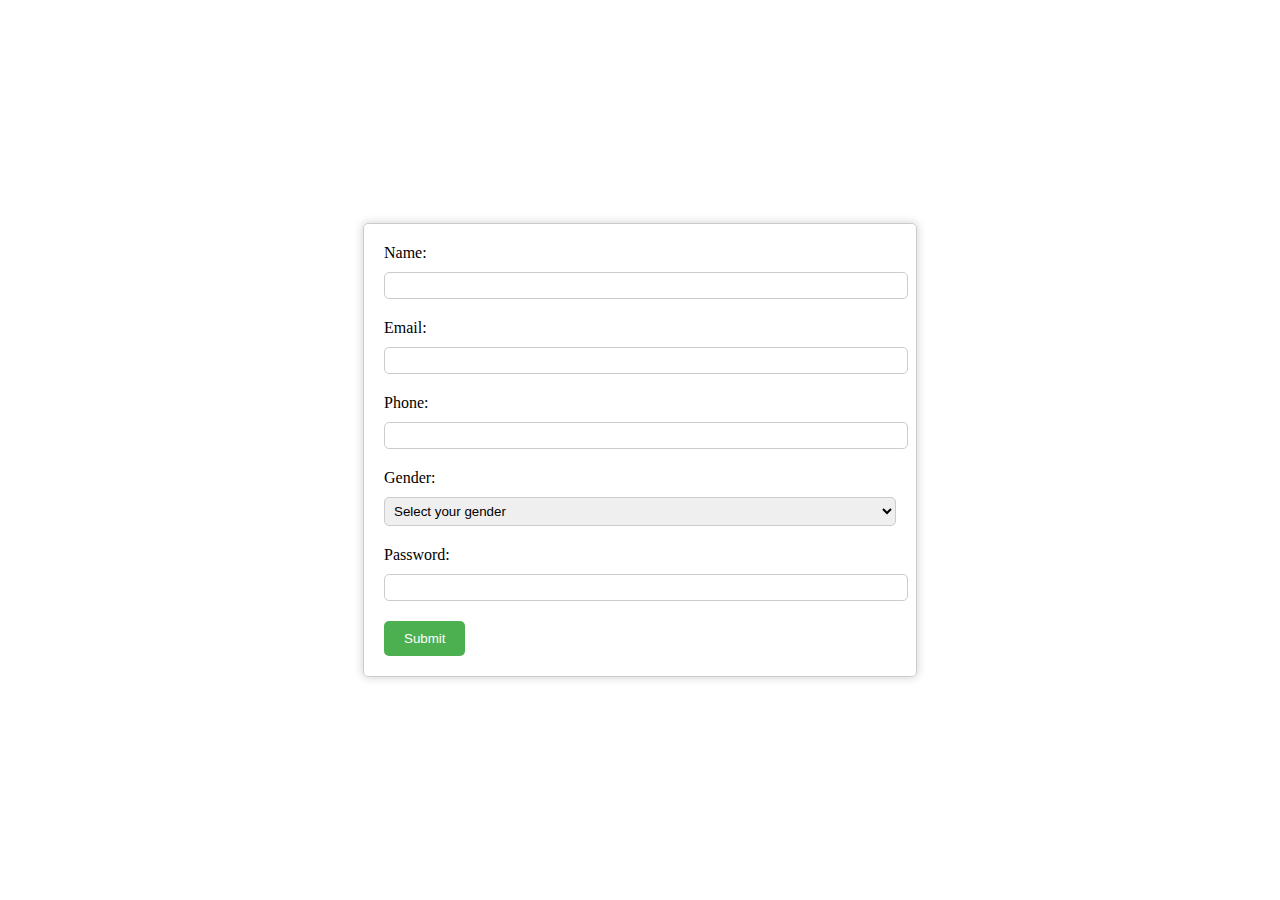
==== index.html @ ed98318f "rename file" ====
<!DOCTYPE html>
<html>
  <head>
    <meta charset="UTF-8" />
    <title>Simple Form</title>
    <style>
      body {
        display: flex;
        justify-content: center;
        align-items: center;
        height: 100vh;
        margin: 0;
      }
      form {
        width: 40%;
        padding: 20px;
        border: 1px solid #ccc;
        border-radius: 5px;
        box-shadow: 0px 0px 10px #ccc;
      }
      label {
        display: block;
        margin-bottom: 10px;
      }
      input[type='text'],
      input[type='email'],
      input[type='tel'],
      input[type='password'],
      select {
        width: 100%;
        padding: 5px;
        border-radius: 5px;
        border: 1px solid #ccc;
        margin-bottom: 20px;
      }
      input[type='submit'] {
        background-color: #4caf50;
        color: white;
        padding: 10px 20px;
        border: none;
        border-radius: 5px;
        cursor: pointer;
      }
      .error {
        color: red;
        font-size: 12px;
        margin-bottom: 10px;
      }
      .success {
        color: green;
        font-size: 16px;
        margin-bottom: 20px;
      }
    </style>
  </head>
  <body>
    <form id="myForm" onsubmit="return validateForm()">
      <label>Name:</label>
      <input type="text" name="name" required />

      <label>Email:</label>
      <input type="email" id="email" name="email" required />

      <label>Phone:</label>
      <input type="tel" name="phone" required />

      <label>Gender:</label>
      <select name="gender" required>
        <option value="" disabled selected>Select your gender</option>
        <option value="male">Male</option>
        <option value="female">Female</option>
        <option value="other">Other</option>
      </select>

      <label>Password:</label>
      <input type="password" name="password" required />

      <input type="submit" value="Submit" />
    </form>

    <script>
      function validateForm() {
        var form = document.getElementById('myForm');

        // Check for empty fields
        if (!form.checkValidity()) {
          form.reportValidity();
          return false;
        }

        // Check for valid email format
        var email = document.getElementById('email').value;
        var emailRegex = /^[^\s@]+@[^\s@]+\.[^\s@]+$/;
        if (!emailRegex.test(email)) {
          document
            .getElementById('email')
            .setCustomValidity('Please enter a valid email address');
          form.reportValidity();
          return false;
        }

        // Display success message
        alert('Form submitted successfully!');
        return true;
      }
    </script>
  </body>
</html>
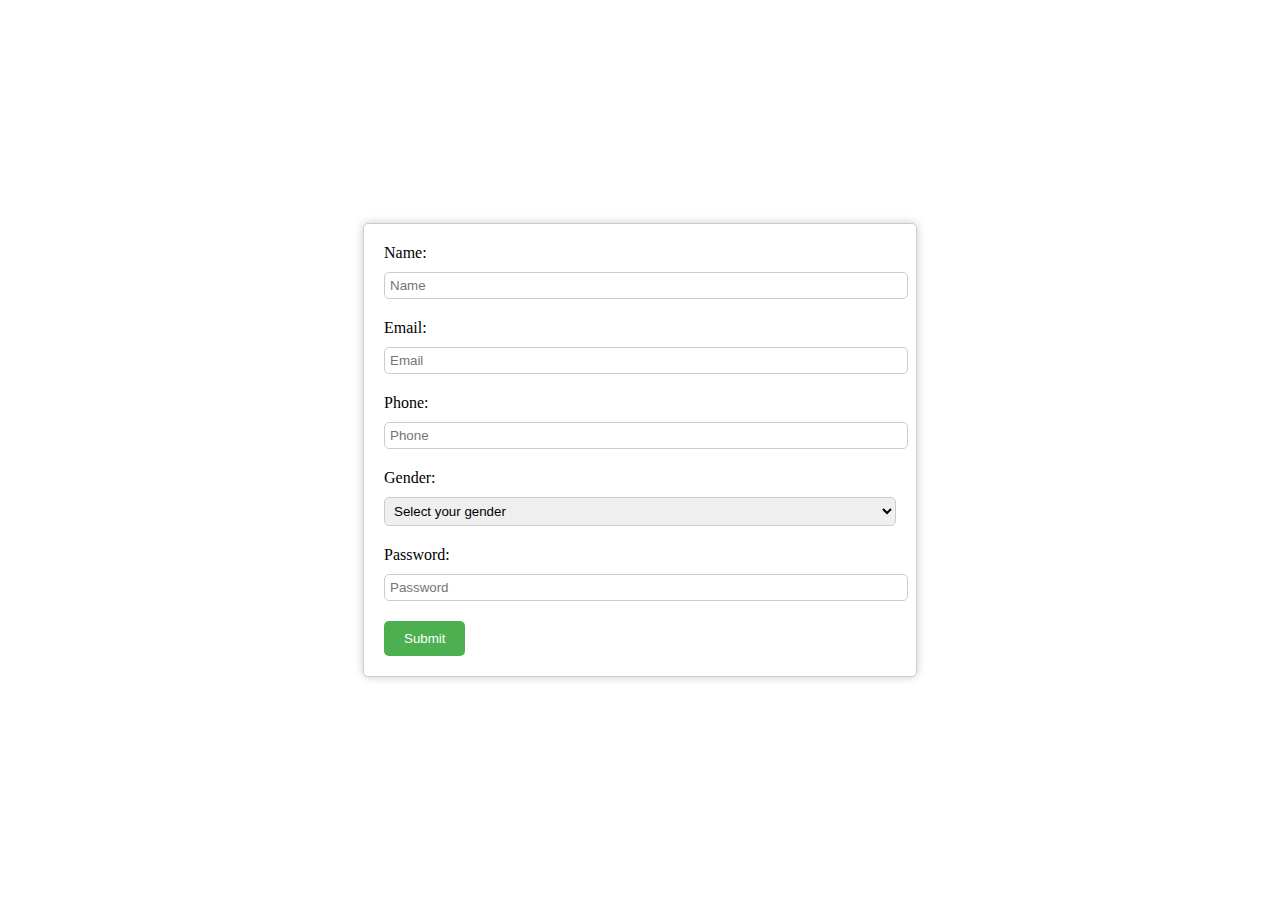
==== commit 1e569b42: "check" ====
--- a/index.html
+++ b/index.html
@@ -4,6 +4,7 @@
     <meta charset="UTF-8" />
     <title>Simple Form</title>
     <style>
+      /* Default styles for all screen sizes */
       body {
         display: flex;
         justify-content: center;
@@ -51,18 +52,34 @@
         font-size: 16px;
         margin-bottom: 20px;
       }
+
+      /* Media query for smaller screens */
+      @media only screen and (max-width: 700px) {
+        form {
+          width: 90vw;
+        }
+        input[type='submit'] {
+          font-size: 0.9rem;
+        }
+      }
     </style>
   </head>
   <body>
     <form id="myForm" onsubmit="return validateForm()">
       <label>Name:</label>
-      <input type="text" name="name" required />
+      <input type="text" name="name" placeholder="Name" required />
 
       <label>Email:</label>
-      <input type="email" id="email" name="email" required />
+      <input
+        type="email"
+        id="email"
+        name="email"
+        placeholder="Email"
+        required
+      />
 
       <label>Phone:</label>
-      <input type="tel" name="phone" required />
+      <input type="tel" name="phone" placeholder="Phone" required />
 
       <label>Gender:</label>
       <select name="gender" required>
@@ -73,7 +90,7 @@
       </select>
 
       <label>Password:</label>
-      <input type="password" name="password" required />
+      <input type="password" name="password" placeholder="Password" required />
 
       <input type="submit" value="Submit" />
     </form>
@@ -84,6 +101,10 @@
 
         // Check for empty fields
         if (!form.checkValidity()) {
+          var invalidElements = form.querySelectorAll(':invalid');
+          invalidElements.forEach(function (elem) {
+            elem.style.borderColor = 'red';
+          });
           form.reportValidity();
           return false;
         }
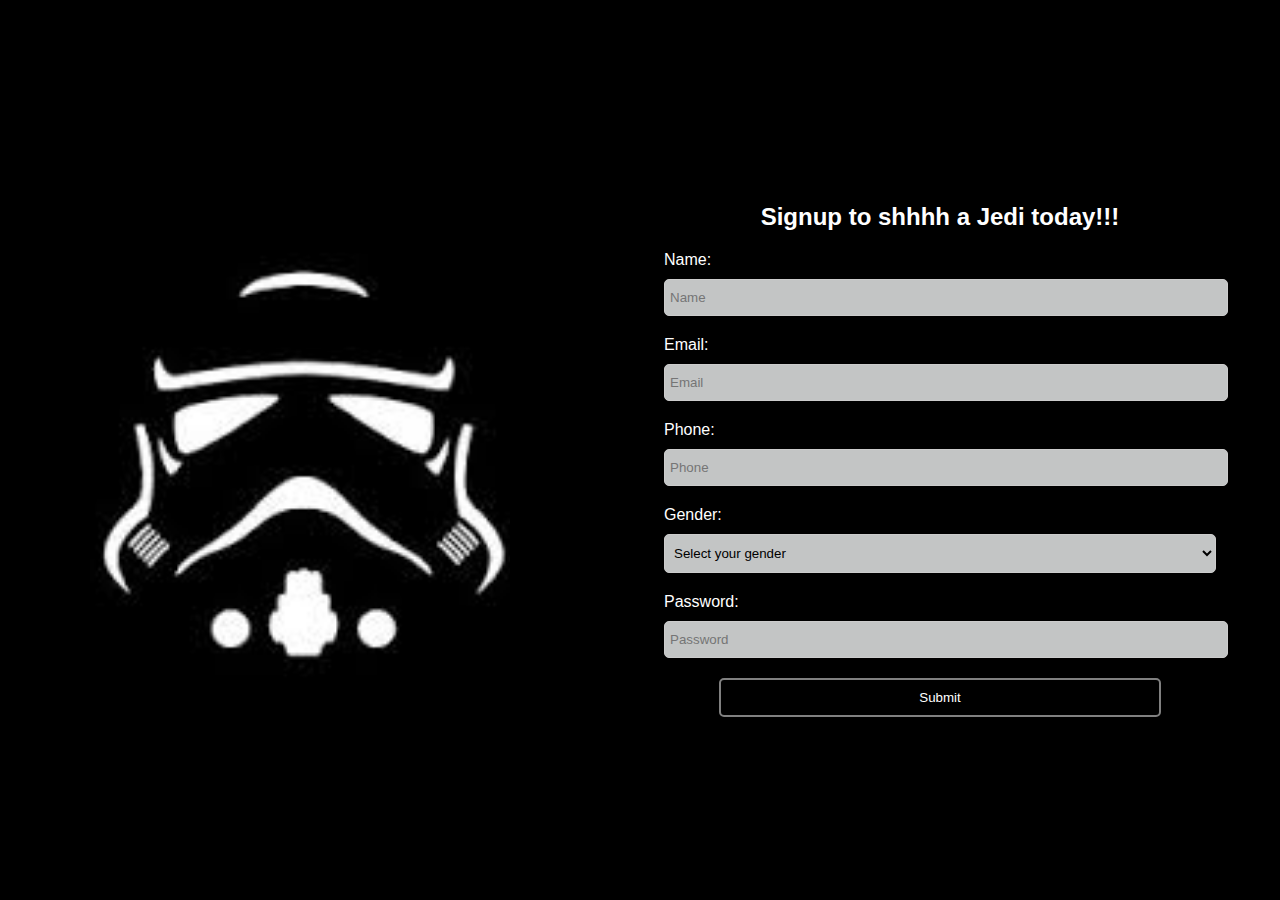
==== commit ee8c093f: "css" ====
--- a/index.html
+++ b/index.html
@@ -2,22 +2,48 @@
 <html>
   <head>
     <meta charset="UTF-8" />
-    <title>Simple Form</title>
+    <meta http-equiv="X-UA-Compatible" content="IE=edge" />
+    <meta name="viewport" content="width=device-width, initial-scale=1.0" />
+    <title>Clone Wars</title>
     <style>
-      /* Default styles for all screen sizes */
       body {
         display: flex;
         justify-content: center;
         align-items: center;
         height: 100vh;
         margin: 0;
+        background-color: black;
+        color: white;
+        font-family: Arial, Helvetica, sans-serif;
+      }
+      .img-container {
+        flex: 1;
+        height: 100vh;
+        display: flex;
+        align-items: center;
+        justify-content: center;
+      }
+      img {
+        width: 70%;
+        height: 70%;
+        object-fit: cover;
+      }
+      .form-container {
+        flex: 1;
+        padding: 0 40px;
+        align-items: center;
+        justify-content: center;
       }
       form {
-        width: 40%;
-        padding: 20px;
-        border: 1px solid #ccc;
-        border-radius: 5px;
-        box-shadow: 0px 0px 10px #ccc;
+        display: flex;
+        padding: 1.5rem;
+        flex-direction: column;
+        margin-top: auto;
+        margin-bottom: auto;
+      }
+      h2,
+      h3 {
+        text-align: center;
       }
       label {
         display: block;
@@ -29,18 +55,28 @@
       input[type='password'],
       select {
         width: 100%;
-        padding: 5px;
+        background-color: rgba(244, 246, 246, 0.8);
+        padding: 10px 5px;
         border-radius: 5px;
         border: 1px solid #ccc;
         margin-bottom: 20px;
+        margin-left: auto;
+        margin-right: auto;
       }
       input[type='submit'] {
-        background-color: #4caf50;
+        background-color: transparent;
+        border: 2px solid gray;
         color: white;
         padding: 10px 20px;
-        border: none;
+        width: 80%;
         border-radius: 5px;
+        margin-left: auto;
+        margin-right: auto;
         cursor: pointer;
+      }
+      input[type='submit']:hover {
+        background-color: grey;
+        color: beige;
       }
       .error {
         color: red;
@@ -52,48 +88,81 @@
         font-size: 16px;
         margin-bottom: 20px;
       }
-
-      /* Media query for smaller screens */
-      @media only screen and (max-width: 700px) {
+      .small-logo {
+        display: none;
+      }
+
+      @media only screen and (max-width: 930px) {
+        .img-container {
+          display: none;
+        }
+        .small-logo {
+          display: flex;
+          margin-left: auto;
+          margin-right: auto;
+        }
+      }
+      @media only screen and (max-width: 400px) {
+        .form-container {
+          flex: 1;
+          padding: 0 20px;
+          align-items: center;
+          justify-content: center;
+        }
         form {
-          width: 90vw;
-        }
-        input[type='submit'] {
-          font-size: 0.9rem;
+          display: flex;
+          padding: 0 0.5rem;
+          flex-direction: column;
+          margin-top: auto;
+          margin-bottom: auto;
         }
       }
     </style>
   </head>
   <body>
-    <form id="myForm" onsubmit="return validateForm()">
-      <label>Name:</label>
-      <input type="text" name="name" placeholder="Name" required />
-
-      <label>Email:</label>
-      <input
-        type="email"
-        id="email"
-        name="email"
-        placeholder="Email"
-        required
-      />
-
-      <label>Phone:</label>
-      <input type="tel" name="phone" placeholder="Phone" required />
-
-      <label>Gender:</label>
-      <select name="gender" required>
-        <option value="" disabled selected>Select your gender</option>
-        <option value="male">Male</option>
-        <option value="female">Female</option>
-        <option value="other">Other</option>
-      </select>
-
-      <label>Password:</label>
-      <input type="password" name="password" placeholder="Password" required />
-
-      <input type="submit" value="Submit" />
-    </form>
+    <div class="img-container">
+      <img src="\imagess.jpeg" alt="side logo" />
+    </div>
+    <div class="form-container">
+      <form id="myForm" onsubmit="validateForm()">
+        <img class="small-logo" src="\imagess.jpeg" alt="side logo" />
+        <h2>Signup to shhhh a Jedi today!!!</h2>
+        <label>Name:</label>
+        <input type="text" name="name" placeholder="Name" required />
+
+        <label>Email:</label>
+        <input
+          type="email"
+          id="email"
+          name="email"
+          placeholder="Email"
+          required
+        />
+
+        <label>Phone:</label>
+        <input type="tel" name="phone" placeholder="Phone" required />
+
+        <label>Gender:</label>
+        <select name="gender" required>
+          <option class="my-option" value="" disabled selected>
+            Select your gender
+          </option>
+          <option value="Male">Male</option>
+          <option value="Female">Female</option>
+          <option value="Other">Other</option>
+        </select>
+
+        <label>Password:</label>
+        <input
+          type="password"
+          name="password"
+          placeholder="Password"
+          required
+        />
+
+        <input type="submit" value="Submit" />
+      </form>
+    </div>
 
     <script>
       function validateForm() {
@@ -111,7 +180,10 @@
 
         // Check for valid email format
         var email = document.getElementById('email').value;
+
         var emailRegex = /^[^\s@]+@[^\s@]+\.[^\s@]+$/;
+        var message =
+          'PSYCH!!!\n A JEDI will be with you shortly\n The force will definitely  be with you \u{1F608} ';
         if (!emailRegex.test(email)) {
           document
             .getElementById('email')
@@ -119,9 +191,8 @@
           form.reportValidity();
           return false;
         }
-
         // Display success message
-        alert('Form submitted successfully!');
+        alert(message);
         return true;
       }
     </script>
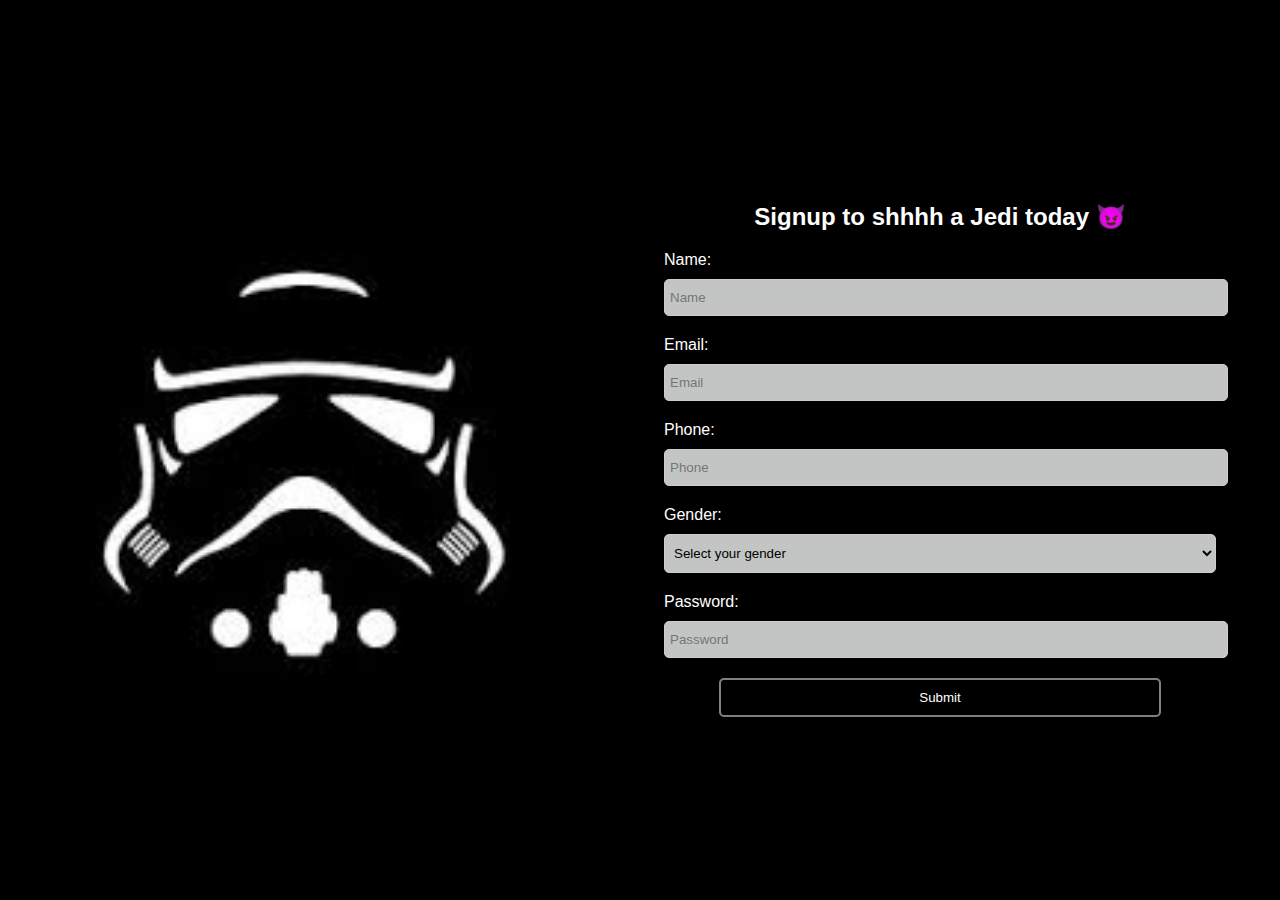
==== commit 395142f3: "css" ====
--- a/index.html
+++ b/index.html
@@ -126,7 +126,7 @@
     <div class="form-container">
       <form id="myForm" onsubmit="validateForm()">
         <img class="small-logo" src="\imagess.jpeg" alt="side logo" />
-        <h2>Signup to shhhh a Jedi today!!!</h2>
+        <h2>Signup to shhhh a Jedi today &#128520;</h2>
         <label>Name:</label>
         <input type="text" name="name" placeholder="Name" required />
 
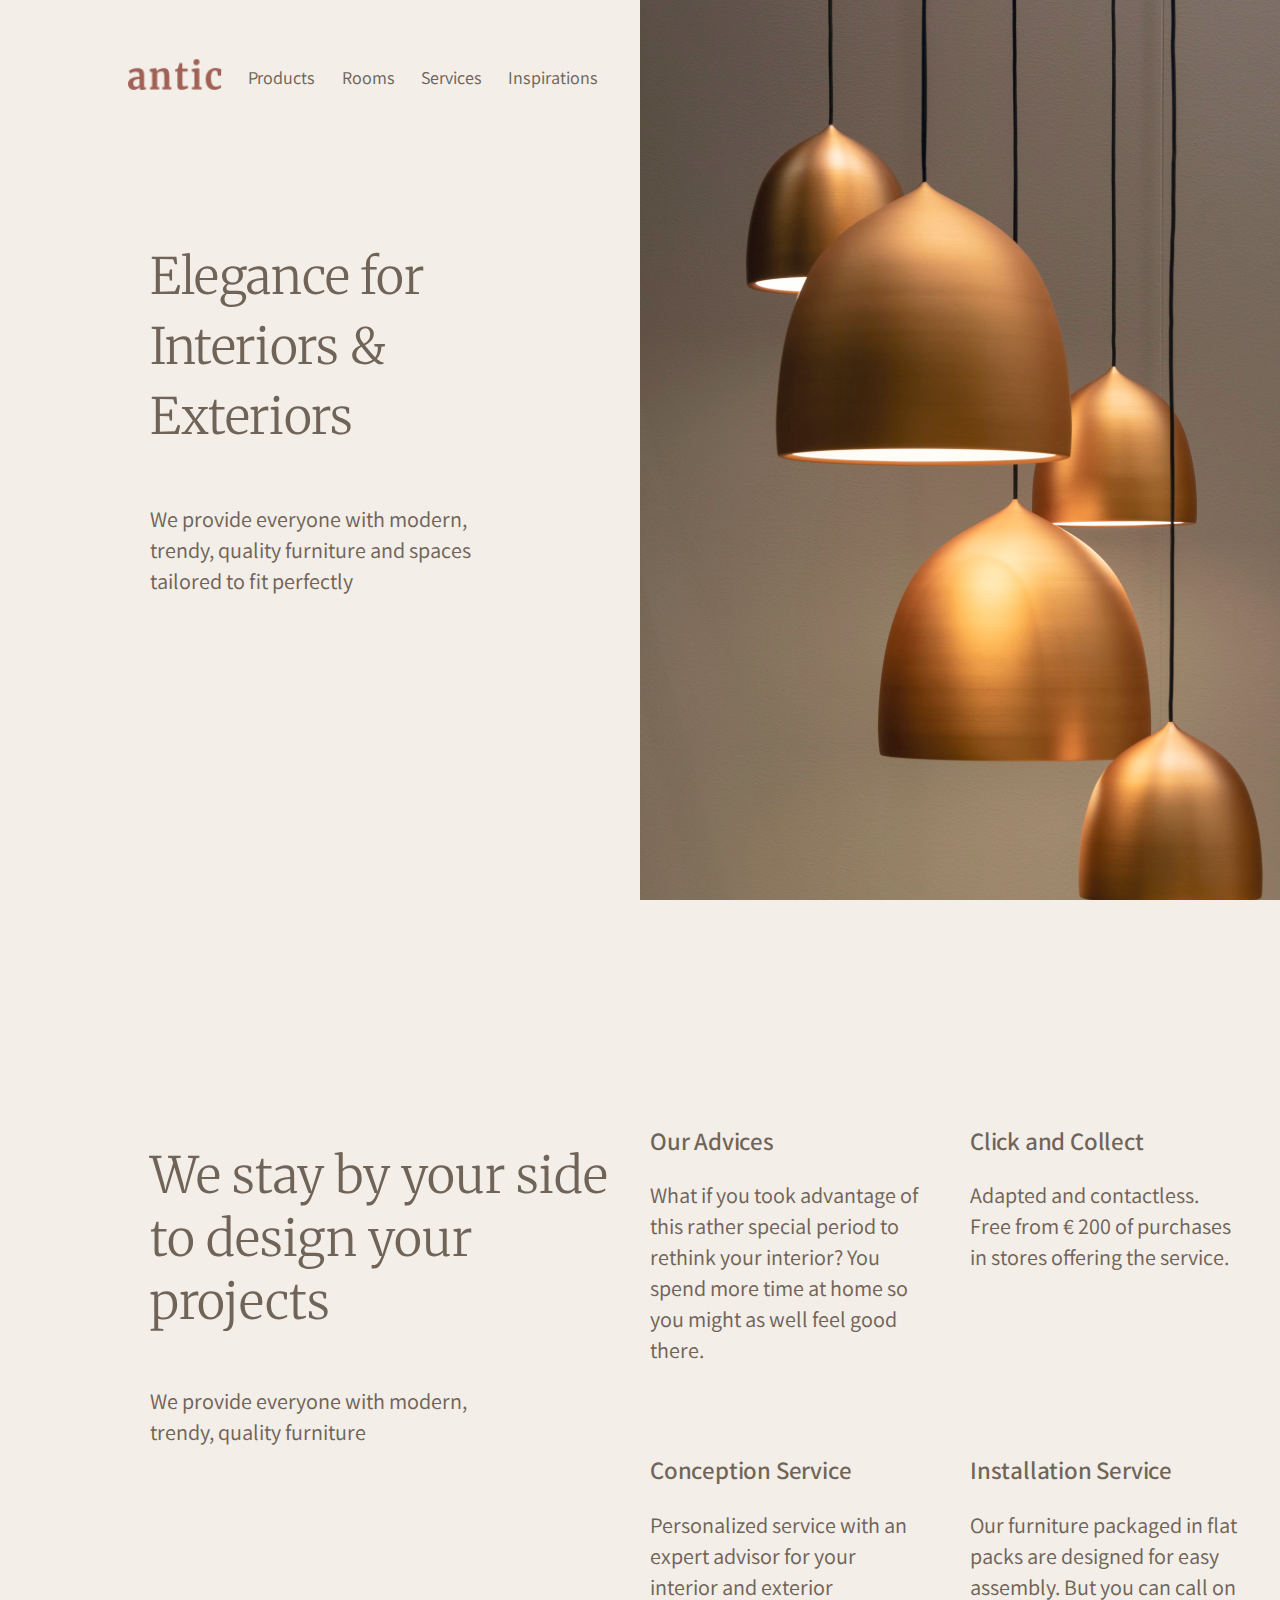
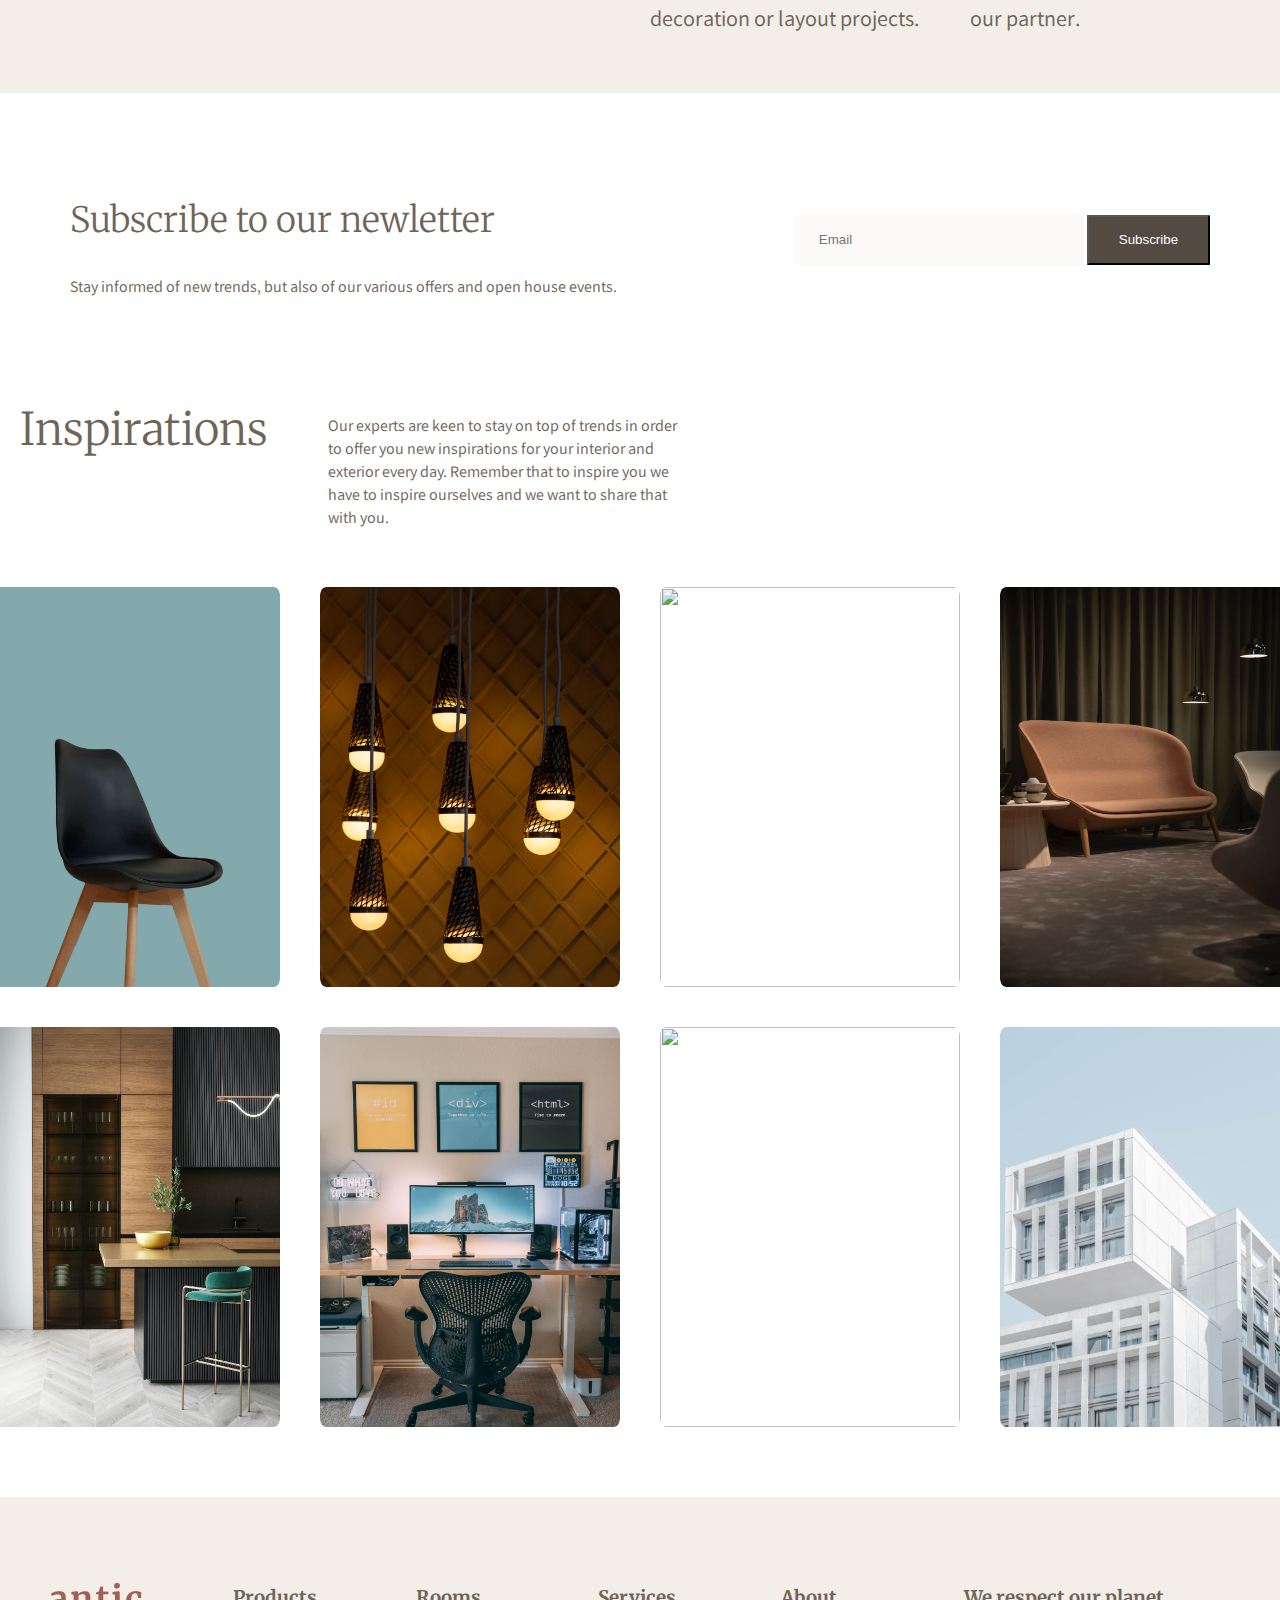
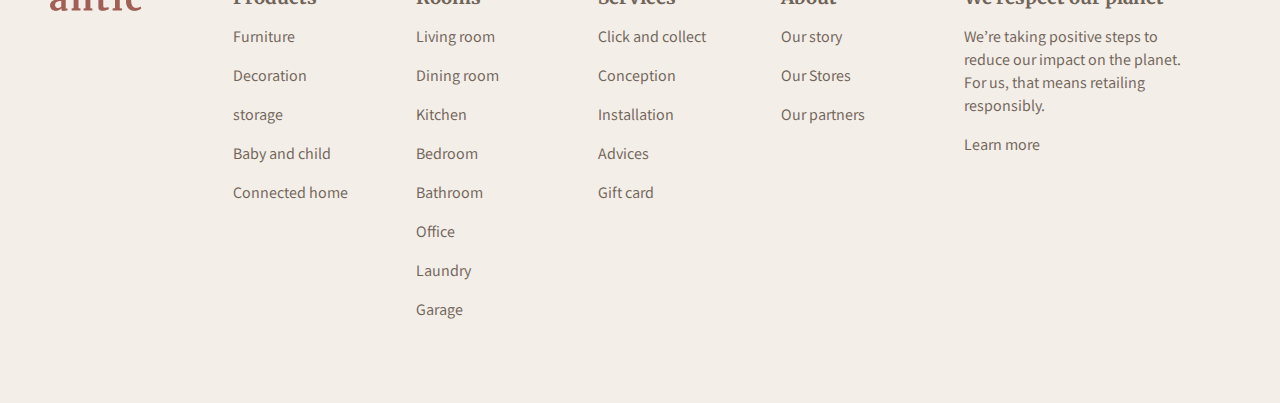
==== commit 5d81bbd8: "landing page" ====
--- a/index.html
+++ b/index.html
@@ -1,199 +1,249 @@
 <!DOCTYPE html>
-<html>
+<html lang="en">
   <head>
     <meta charset="UTF-8" />
     <meta http-equiv="X-UA-Compatible" content="IE=edge" />
     <meta name="viewport" content="width=device-width, initial-scale=1.0" />
-    <title>Clone Wars</title>
-    <style>
-      body {
-        display: flex;
-        justify-content: center;
-        align-items: center;
-        height: 100vh;
-        margin: 0;
-        background-color: black;
-        color: white;
-        font-family: Arial, Helvetica, sans-serif;
-      }
-      .img-container {
-        flex: 1;
-        height: 100vh;
-        display: flex;
-        align-items: center;
-        justify-content: center;
-      }
-      img {
-        width: 70%;
-        height: 70%;
-        object-fit: cover;
-      }
-      .form-container {
-        flex: 1;
-        padding: 0 40px;
-        align-items: center;
-        justify-content: center;
-      }
-      form {
-        display: flex;
-        padding: 1.5rem;
-        flex-direction: column;
-        margin-top: auto;
-        margin-bottom: auto;
-      }
-      h2,
-      h3 {
-        text-align: center;
-      }
-      label {
-        display: block;
-        margin-bottom: 10px;
-      }
-      input[type='text'],
-      input[type='email'],
-      input[type='tel'],
-      input[type='password'],
-      select {
-        width: 100%;
-        background-color: rgba(244, 246, 246, 0.8);
-        padding: 10px 5px;
-        border-radius: 5px;
-        border: 1px solid #ccc;
-        margin-bottom: 20px;
-        margin-left: auto;
-        margin-right: auto;
-      }
-      input[type='submit'] {
-        background-color: transparent;
-        border: 2px solid gray;
-        color: white;
-        padding: 10px 20px;
-        width: 80%;
-        border-radius: 5px;
-        margin-left: auto;
-        margin-right: auto;
-        cursor: pointer;
-      }
-      input[type='submit']:hover {
-        background-color: grey;
-        color: beige;
-      }
-      .error {
-        color: red;
-        font-size: 12px;
-        margin-bottom: 10px;
-      }
-      .success {
-        color: green;
-        font-size: 16px;
-        margin-bottom: 20px;
-      }
-      .small-logo {
-        display: none;
-      }
-
-      @media only screen and (max-width: 930px) {
-        .img-container {
-          display: none;
-        }
-        .small-logo {
-          display: flex;
-          margin-left: auto;
-          margin-right: auto;
-        }
-      }
-      @media only screen and (max-width: 400px) {
-        .form-container {
-          flex: 1;
-          padding: 0 20px;
-          align-items: center;
-          justify-content: center;
-        }
-        form {
-          display: flex;
-          padding: 0 0.5rem;
-          flex-direction: column;
-          margin-top: auto;
-          margin-bottom: auto;
-        }
-      }
-    </style>
+    <link rel="stylesheet" href="index.css" />
+    <link rel="preconnect" href="https://fonts.googleapis.com" />
+    <link rel="preconnect" href="https://fonts.gstatic.com" crossorigin />
+    <link
+      href="https://fonts.googleapis.com/css2?family=Merriweather:wght@300&family=Varta&display=swap"
+      rel="stylesheet"
+    />
+    <title>Antic</title>
   </head>
   <body>
-    <div class="img-container">
-      <img src="\imagess.jpeg" alt="side logo" />
-    </div>
-    <div class="form-container">
-      <form id="myForm" onsubmit="validateForm()">
-        <img class="small-logo" src="\imagess.jpeg" alt="side logo" />
-        <h2>Signup to shhhh a Jedi today &#128520;</h2>
-        <label>Name:</label>
-        <input type="text" name="name" placeholder="Name" required />
-
-        <label>Email:</label>
-        <input
-          type="email"
-          id="email"
-          name="email"
-          placeholder="Email"
-          required
+    <!-- Hero Section -->
+    <section class="hero">
+      <div class="action-call">
+        <nav>
+          <img class="logo" src="\images\logo.png" alt="side logo" />
+          <p>Products</p>
+          <p>Rooms</p>
+          <p>Services</p>
+          <p>Inspirations</p>
+        </nav>
+        <div class="text-group">
+          <h1>Elegance for Interiors & Exteriors</h1>
+          <p>
+            We provide everyone with modern, trendy, quality furniture and
+            spaces tailored to fit perfectly
+          </p>
+        </div>
+      </div>
+      <div class="img-container">
+        <img
+          class="hero-img"
+          src="\images\heroBackground.png"
+          alt="side logo"
         />
-
-        <label>Phone:</label>
-        <input type="tel" name="phone" placeholder="Phone" required />
-
-        <label>Gender:</label>
-        <select name="gender" required>
-          <option class="my-option" value="" disabled selected>
-            Select your gender
-          </option>
-          <option value="Male">Male</option>
-          <option value="Female">Female</option>
-          <option value="Other">Other</option>
-        </select>
-
-        <label>Password:</label>
-        <input
-          type="password"
-          name="password"
-          placeholder="Password"
-          required
-        />
-
-        <input type="submit" value="Submit" />
-      </form>
-    </div>
-
+      </div>
+    </section>
+
+    <!-- Call to Action-->
+    <section class="your-project">
+      <div class="action-call2">
+        <div class="text-group2">
+          <h1>We stay by your side to design your projects</h1>
+          <p>We provide everyone with modern, trendy, quality furniture</p>
+        </div>
+      </div>
+      <div class="services">
+        <div class="grid-container">
+          <div class="grid-item">
+            <h4 class="service-head">Our Advices</h4>
+            <p class="service-desc">
+              What if you took advantage of this rather special period to
+              rethink your interior? You spend more time at home so you might as
+              well feel good there.
+            </p>
+          </div>
+          <div class="grid-item">
+            <h4 class="service-head">Click and Collect</h4>
+            <p class="service-desc">
+              Adapted and contactless. Free from € 200 of purchases in stores
+              offering the service.
+            </p>
+          </div>
+          <div class="grid-item">
+            <h4 class="service-head">Conception Service</h4>
+            <p class="service-desc">
+              Personalized service with an expert advisor for your interior and
+              exterior decoration or layout projects.
+            </p>
+          </div>
+          <div class="grid-item">
+            <h4 class="service-head">Installation Service</h4>
+            <p class="service-desc">
+              Our furniture packaged in flat packs are designed for easy
+              assembly. But you can call on our partner.
+            </p>
+          </div>
+        </div>
+      </div>
+    </section>
+
+    <!-- Trends -->
+    <section class="trends">
+      <div class="newsletter">
+        <div class="newsletter-desc">
+          <h3>Subscribe to our newletter</h3>
+          <p>
+            Stay informed of new trends, but also of our various offers and open
+            house events.
+          </p>
+        </div>
+        <div class="form">
+          <form id="subscription-form">
+            <input
+              type="email"
+              id="email"
+              name="email"
+              placeholder="Email"
+              required
+            />
+            <input type="submit" value="Subscribe" />
+          </form>
+        </div>
+      </div>
+      <div class="inspiration">
+        <div class="inspiration-desc">
+          <h3>Inspirations</h3>
+          <p>
+            Our experts are keen to stay on top of trends in order to offer you
+            new inspirations for your interior and exterior every day. Remember
+            that to inspire you we have to inspire ourselves and we want to
+            share that with you.
+          </p>
+        </div>
+        <div class="photo-grid-container">
+          <div class="photo-grid-item">
+            <img src="\images\furniture.jpg" class="zoom-effect" />
+            <div class="black-bg">
+              <h3>FURNITURE</h3>
+            </div>
+          </div>
+          <div class="photo-grid-item">
+            <img src="\images\lightFixtures.jpg" />
+            <div class="black-bg">
+              <h3>FIXTURES</h3>
+            </div>
+          </div>
+          <div class="photo-grid-item">
+            <img src="\images\minimalistLiving.jpg" />
+            <div class="black-bg">
+              <h3>LIVING STYLE</h3>
+            </div>
+          </div>
+          <div class="photo-grid-item">
+            <img src="\images\moodBoards.jpg" />
+            <div class="black-bg">
+              <h3>AESTHETICS</h3>
+            </div>
+          </div>
+          <div class="photo-grid-item">
+            <img src="\images\kitchen.jpg" />
+            <div class="black-bg">
+              <h3>KITCHEN</h3>
+            </div>
+          </div>
+          <div class="photo-grid-item">
+            <img src="\images\worksetup.jpg" />
+            <div class="black-bg">
+              <h3>OFFICE</h3>
+            </div>
+          </div>
+          <div class="photo-grid-item">
+            <img src="\images\studysetup.jpg" />
+            <div class="black-bg">
+              <h3>ICONIC</h3>
+            </div>
+          </div>
+          <div class="photo-grid-item">
+            <img src="\images\properties.jpg" />
+            <div class="black-bg">
+              <h3>OPEN HOUSES</h3>
+            </div>
+          </div>
+        </div>
+      </div>
+    </section>
+
+    <!-- Footer -->
+    <section class="footer">
+      <div class="footer-desc">
+        <div class="footer-logo">
+          <img class="footer-logo-img" src="\images\logo.png" alt="side logo" />
+        </div>
+        <div class="products">
+          <h3>Products</h3>
+          <p>Furniture</p>
+          <p>Decoration</p>
+          <p>storage</p>
+          <p>Baby and child</p>
+          <p>Connected home</p>
+        </div>
+        <div class="rooms">
+          <h3>Rooms</h3>
+          <p>Living room</p>
+          <p>Dining room</p>
+          <p>Kitchen</p>
+          <p>Bedroom</p>
+          <p>Bathroom</p>
+          <p>Office</p>
+          <p>Laundry</p>
+          <p>Garage</p>
+        </div>
+        <div class="service">
+          <h3>Services</h3>
+          <p>Click and collect</p>
+          <p>Conception</p>
+          <p>Installation</p>
+          <p>Advices</p>
+          <p>Gift card</p>
+        </div>
+        <div class="about">
+          <h3>About</h3>
+          <p>Our story</p>
+          <p>Our Stores</p>
+          <p>Our partners</p>
+        </div>
+        <div class="planet">
+          <h3>We respect our planet</h3>
+          <p>
+            We’re taking positive steps to reduce our impact on the planet. For
+            us, that means retailing responsibly.
+          </p>
+          <span>Learn more</span>
+        </div>
+      </div>
+    </section>
+    <section>
+      <div class="modal" id="success-modal">
+        <div class="modal-content">
+          <h2>Thank you for subscribing!</h2>
+          <button class="close-btn" onclick="closeModal()">Close</button>
+        </div>
+      </div>
+    </section>
     <script>
-      function validateForm() {
-        var form = document.getElementById('myForm');
-
-        // Check for empty fields
-        if (!form.checkValidity()) {
-          var invalidElements = form.querySelectorAll(':invalid');
-          invalidElements.forEach(function (elem) {
-            elem.style.borderColor = 'red';
-          });
-          form.reportValidity();
-          return false;
-        }
-
-        // Check for valid email format
-        var email = document.getElementById('email').value;
-
-        var emailRegex = /^[^\s@]+@[^\s@]+\.[^\s@]+$/;
-        var message =
-          'PSYCH!!!\n A JEDI will be with you shortly\n The force will definitely  be with you \u{1F608} ';
-        if (!emailRegex.test(email)) {
-          document
-            .getElementById('email')
-            .setCustomValidity('Please enter a valid email address');
-          form.reportValidity();
-          return false;
-        }
-        // Display success message
-        alert(message);
-        return true;
+      const form = document.getElementById('subscription-form');
+      const successModal = document.getElementById('success-modal');
+
+      form.addEventListener('submit', (event) => {
+        event.preventDefault();
+        const email = form.elements['email'].value;
+        // You can add your code here to submit the email to a server or API
+        displayModal();
+      });
+
+      function displayModal() {
+        successModal.style.display = 'block';
+      }
+
+      function closeModal() {
+        successModal.style.display = 'none';
       }
     </script>
   </body>
--- a/index.css
+++ b/index.css
@@ -0,0 +1,542 @@
+html,
+body {
+  background-color: #f3eee8;
+  padding: 0;
+  margin: 0;
+  font-family: 'Varta', sans-serif;
+  color: #706458;
+}
+h1,
+h2,
+h3 {
+  font-family: 'Merriweather', serif;
+}
+
+.hero {
+  height: 100vh;
+  display: flex;
+}
+.hero-img {
+  height: 100%;
+  width: 100%;
+  object-fit: cover;
+}
+.action-call {
+  flex: 1;
+  display: flex;
+  flex-direction: column;
+}
+.action-call2 {
+  flex: 1;
+  display: flex;
+  flex-direction: column;
+}
+.services {
+  flex: 1;
+}
+.img-container {
+  flex: 1;
+}
+nav {
+  display: flex;
+  align-items: center;
+  justify-content: space-between;
+  width: 29.375rem;
+  height: 2rem;
+  margin-top: 10%;
+  margin-left: 20%;
+  font-size: 18px;
+}
+.logo {
+  width: 5.875rem;
+  height: 100%;
+  margin-bottom: 13px;
+}
+.text-group {
+  display: flex;
+  flex-direction: column;
+  padding: 0px;
+  width: 26.25rem;
+  height: 23.25rem;
+  margin-top: 7rem;
+  margin-left: 150px;
+}
+.text-group2 {
+  display: flex;
+  flex-direction: column;
+  padding: 0px;
+  width: 26.25rem;
+  height: 23.25rem;
+  margin-left: 150px;
+}
+.text-group p {
+  font-size: 22px;
+  line-height: 31px;
+  width: 23rem;
+}
+.text-group h1 {
+  font-weight: 300;
+  font-size: 50px;
+  line-height: 70px;
+  letter-spacing: -0.4px;
+  width: 23rem;
+}
+
+.your-project {
+  padding: 64px 0;
+  display: flex;
+  align-items: center;
+  height: 41.5625rem;
+}
+.your-project h1 {
+  font-weight: 300;
+  font-size: 50px;
+  width: 28.625rem;
+}
+.your-project p {
+  font-size: 22px;
+  line-height: 31px;
+  width: 23rem;
+}
+.grid-container {
+  display: grid;
+  grid-template-columns: 1fr 1fr;
+  grid-template-rows: 1fr 1fr;
+  height: 50vh; /* adjust to fit half of the screen height */
+}
+
+.grid-item {
+  padding: 10px;
+  text-align: left;
+  font-size: 18px;
+  margin-top: 25px;
+}
+.grid-item p {
+  width: 90%;
+}
+h4 {
+  font-weight: 600;
+  font-size: 25px;
+  line-height: 10px;
+  letter-spacing: -0.2px;
+}
+.trends {
+  display: flex;
+  flex-direction: column;
+  align-items: center;
+  height: auto;
+  padding: 70px 0px;
+  background-color: white;
+}
+.newsletter {
+  display: flex;
+  align-items: center;
+  justify-content: space-between;
+  width: 71.2631rem;
+}
+.newsletter-desc h3 {
+  font-weight: 300;
+  font-size: 35px;
+}
+
+.form input[type='email'] {
+  width: 15rem;
+  height: 3.125rem;
+  padding: 0 25px;
+  background: rgba(243, 238, 232, 0.3);
+  border-radius: 1px;
+  border: none;
+}
+.form input[type='submit'] {
+  padding: 8px 30px;
+  height: 3.125rem;
+  background: #534b42;
+  border-radius: 1px;
+  color: white;
+}
+.photo-grid-container {
+  display: grid;
+  align-items: center;
+  justify-content: center;
+  grid-template-columns: repeat(4, 1fr);
+  grid-template-rows: repeat(2, 1fr);
+  gap: 40px;
+  height: max-content;
+}
+
+.photo-grid-item {
+  text-align: center;
+  height: 25rem;
+  width: 18.75rem;
+  border-radius: 2%;
+  overflow: hidden;
+  position: relative;
+}
+.photo-grid-item img {
+  height: 100%;
+  width: 100%;
+  border-radius: 2%;
+  position: absolute;
+  top: 0;
+  left: 0;
+  transition: transform 0.5s ease;
+}
+.photo-grid-item:hover img {
+  transform: scale(1.2);
+}
+.black-bg {
+  position: absolute;
+  top: 0;
+  left: 0;
+  height: 100%;
+  width: 100%;
+  display: flex;
+  background-color: #706458;
+  color: white;
+  opacity: 0;
+  align-items: center;
+  justify-content: center;
+  transition: opacity 0.5s ease;
+}
+
+.black-bg h3 {
+  font-size: 30px;
+}
+.photo-grid-item:hover .black-bg {
+  opacity: 0.7;
+}
+
+.inspiration-desc {
+  display: flex;
+  width: 71.2631rem;
+  padding: 40px 3%;
+}
+
+.inspiration-desc p {
+  width: 350px;
+  margin-top: 60px;
+  margin-left: 60px;
+}
+.inspiration-desc h3 {
+  font-weight: 300;
+  font-size: 45px;
+}
+
+.footer {
+  display: flex;
+  align-items: center;
+  padding: 70px 50px 64px;
+  gap: 48px;
+}
+.footer-desc {
+  display: flex;
+  justify-content: space-between;
+  /* align-items: center; */
+  gap: 48px;
+}
+.footer-desc div {
+  width: 8.4219rem;
+}
+.footer-logo-img {
+  margin-top: 15px;
+}
+.planet {
+  width: 14.6875rem !important;
+}
+.modal {
+  display: none;
+  position: fixed;
+  z-index: 1;
+  left: 0;
+  top: 0;
+  width: 100%;
+  height: 100%;
+  overflow: auto;
+  background-color: rgba(0, 0, 0, 0.4);
+}
+
+.modal-content {
+  background-color: #fff;
+  margin: 15% auto;
+  padding: 20px;
+  border: 1px solid #888;
+  width: 80%;
+  max-width: 500px;
+  text-align: center;
+  border-radius: 5px;
+}
+
+.close-btn {
+  margin-top: 10px;
+  padding: 10px;
+  border-radius: 5px;
+  border: none;
+  background-color: #007bff;
+  background: #534b42;
+  border-radius: 1px;
+  color: white;
+  cursor: pointer;
+}
+
+@media only screen and (max-width: 1024px) {
+  nav {
+    margin-left: 10%;
+  }
+
+  .text-group {
+    margin-top: 2rem;
+    margin-left: 180px;
+  }
+  .text-group h1 {
+    font-size: 40px;
+  }
+  .text-group2 {
+    display: flex;
+    flex-direction: column;
+    padding: 10px;
+    width: 70vw;
+    height: 23.25rem;
+    margin-left: 0px;
+  }
+  .your-project {
+    padding: 50px;
+    flex-direction: column;
+    align-items: flex-start;
+    height: auto;
+  }
+  .your-project h1 {
+    font-weight: 300;
+    font-size: 40px;
+    width: 100%;
+  }
+  .your-project p {
+    font-size: 22px;
+    line-height: 31px;
+    width: 100%;
+    margin-top: -15px;
+  }
+
+  .trends {
+    padding: 50px;
+    background-color: white;
+  }
+  .newsletter {
+    display: flex;
+    align-items: center;
+    justify-content: space-between;
+    width: 90vw;
+  }
+  .newsletter-desc h3 {
+    font-weight: 300;
+    font-size: 30px;
+  }
+  .newsletter-desc p {
+    width: 400px;
+  }
+
+  .inspiration-desc {
+    display: flex;
+    flex-direction: column;
+    width: 90vw;
+    padding: 0;
+  }
+
+  .inspiration-desc p {
+    width: 400px;
+    margin-top: 0px;
+    margin-left: 0px;
+  }
+  .inspiration-desc h3 {
+    font-weight: 300;
+    font-size: 30px;
+  }
+
+  .photo-grid-container {
+    grid-template-columns: repeat(3, 1fr);
+    grid-template-rows: repeat(2, 1fr);
+  }
+
+  .footer-desc {
+    display: flex;
+    justify-content: space-between;
+    /* align-items: center; */
+    gap: 12px;
+  }
+  .footer-desc div {
+    width: 134.75px;
+  }
+  h4 {
+    font-weight: 600;
+    font-size: 20px;
+  }
+  .grid-item p {
+    width: 90%;
+    font-size: 16px;
+  }
+}
+
+@media only screen and (max-width: 930px) {
+  .text-group {
+    margin-top: 10rem;
+    margin-left: 180px;
+  }
+  .photo-grid-container {
+    grid-template-columns: repeat(2, 1fr);
+    grid-template-rows: repeat(2, 1fr);
+  }
+  .grid-container {
+    height: auto;
+  }
+  .photo-grid-item {
+    text-align: center;
+    height: 25rem;
+    width: 20.75rem;
+    border-radius: 2%;
+    overflow: hidden;
+    position: relative;
+  }
+  .footer-desc {
+    display: flex;
+    flex-direction: column;
+    flex-wrap: wrap;
+    justify-content: space-between;
+    /* align-items: center; */
+    gap: 0px;
+  }
+  .footer-desc div {
+    width: 7.6rem;
+  }
+
+  .newsletter {
+    display: flex;
+    flex-direction: column;
+    align-items: center;
+    justify-content: ;
+    width: 100%;
+  }
+}
+
+@media only screen and (max-width: 600px) {
+  .hero {
+    color: beige;
+    background-image: url('/images/heroBackground.png');
+    background-repeat: no-repeat;
+    background-size: cover;
+    background-position: center;
+
+    background-opacity: 30%;
+  }
+  .hero::before {
+    content: '';
+    position: absolute;
+    top: 0;
+    left: 0;
+    right: 0;
+    bottom: 0;
+    background-color: rgba(
+      0,
+      0,
+      0,
+      0.6
+    ); /* Change the color and opacity as needed */
+  }
+  .action-call {
+    z-index: 1;
+  }
+  .img-container {
+    display: none;
+  }
+
+  .text-group {
+    margin-left: auto;
+    margin-right: auto;
+  }
+  .text-group p {
+    width: 100%;
+    text-align: center;
+  }
+  .text-group h1 {
+    width: 100%;
+    text-align: center;
+  }
+  .grid-container {
+    display: grid;
+    grid-template-columns: 1fr;
+  }
+  .grid-item {
+    margin-top: 0px;
+  }
+  .photo-grid-container {
+    display: flex;
+    flex-direction: column;
+  }
+  .inspiration-desc {
+    width: 100%;
+  }
+}
+@media only screen and (max-width: 430px) {
+  .text-group p {
+    width: 100vw;
+    text-align: center;
+  }
+  .text-group {
+    width: 100vw;
+    text-align: center;
+  }
+
+  .hero {
+    padding: 0px;
+  }
+
+  .text-group h1 {
+    font-weight: 300;
+    font-size: 40px;
+    line-height: 60px;
+    letter-spacing: -0.4px;
+    width: 100%;
+  }
+  .text-group p {
+    font-size: 18px;
+    line-height: 31px;
+    width: 100%;
+  }
+  nav {
+    width: 91vw;
+    padding: 0 10px;
+    margin-left: 0%;
+  }
+  nav p {
+    display: none;
+  }
+
+  .newsletter {
+    padding: 0 10px;
+  }
+  .newsletter-desc h3 {
+    font-weight: 300;
+    font-size: 25px;
+  }
+  .newsletter-desc p {
+    width: 90%;
+  }
+  .inspiration {
+    padding: 0 15px;
+  }
+
+  .inspiration-desc {
+    display: flex;
+    flex-direction: column;
+    width: 90vw;
+    padding: 0;
+  }
+
+  .inspiration-desc p {
+    width: 90%;
+    margin-top: 0px;
+    margin-left: 0px;
+  }
+  .inspiration-desc h3 {
+    font-weight: 300;
+    font-size: 25px;
+  }
+}
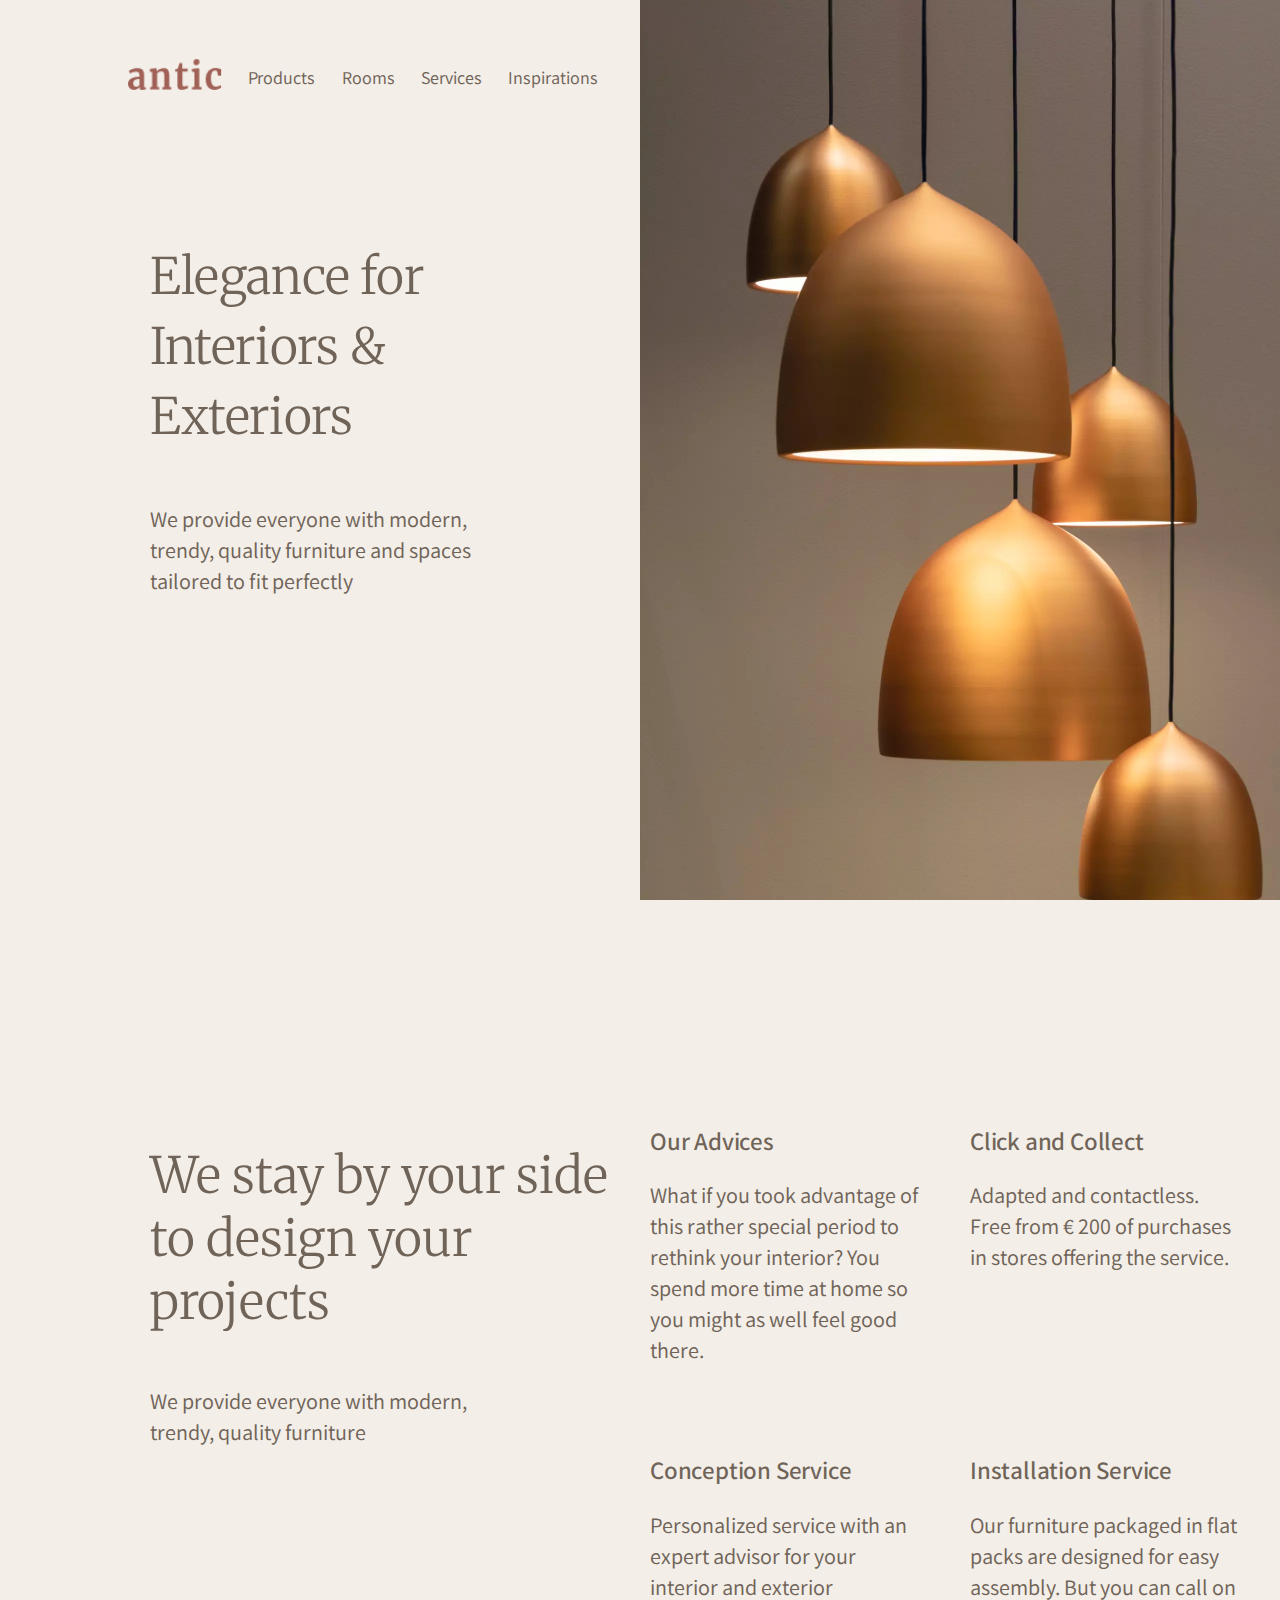
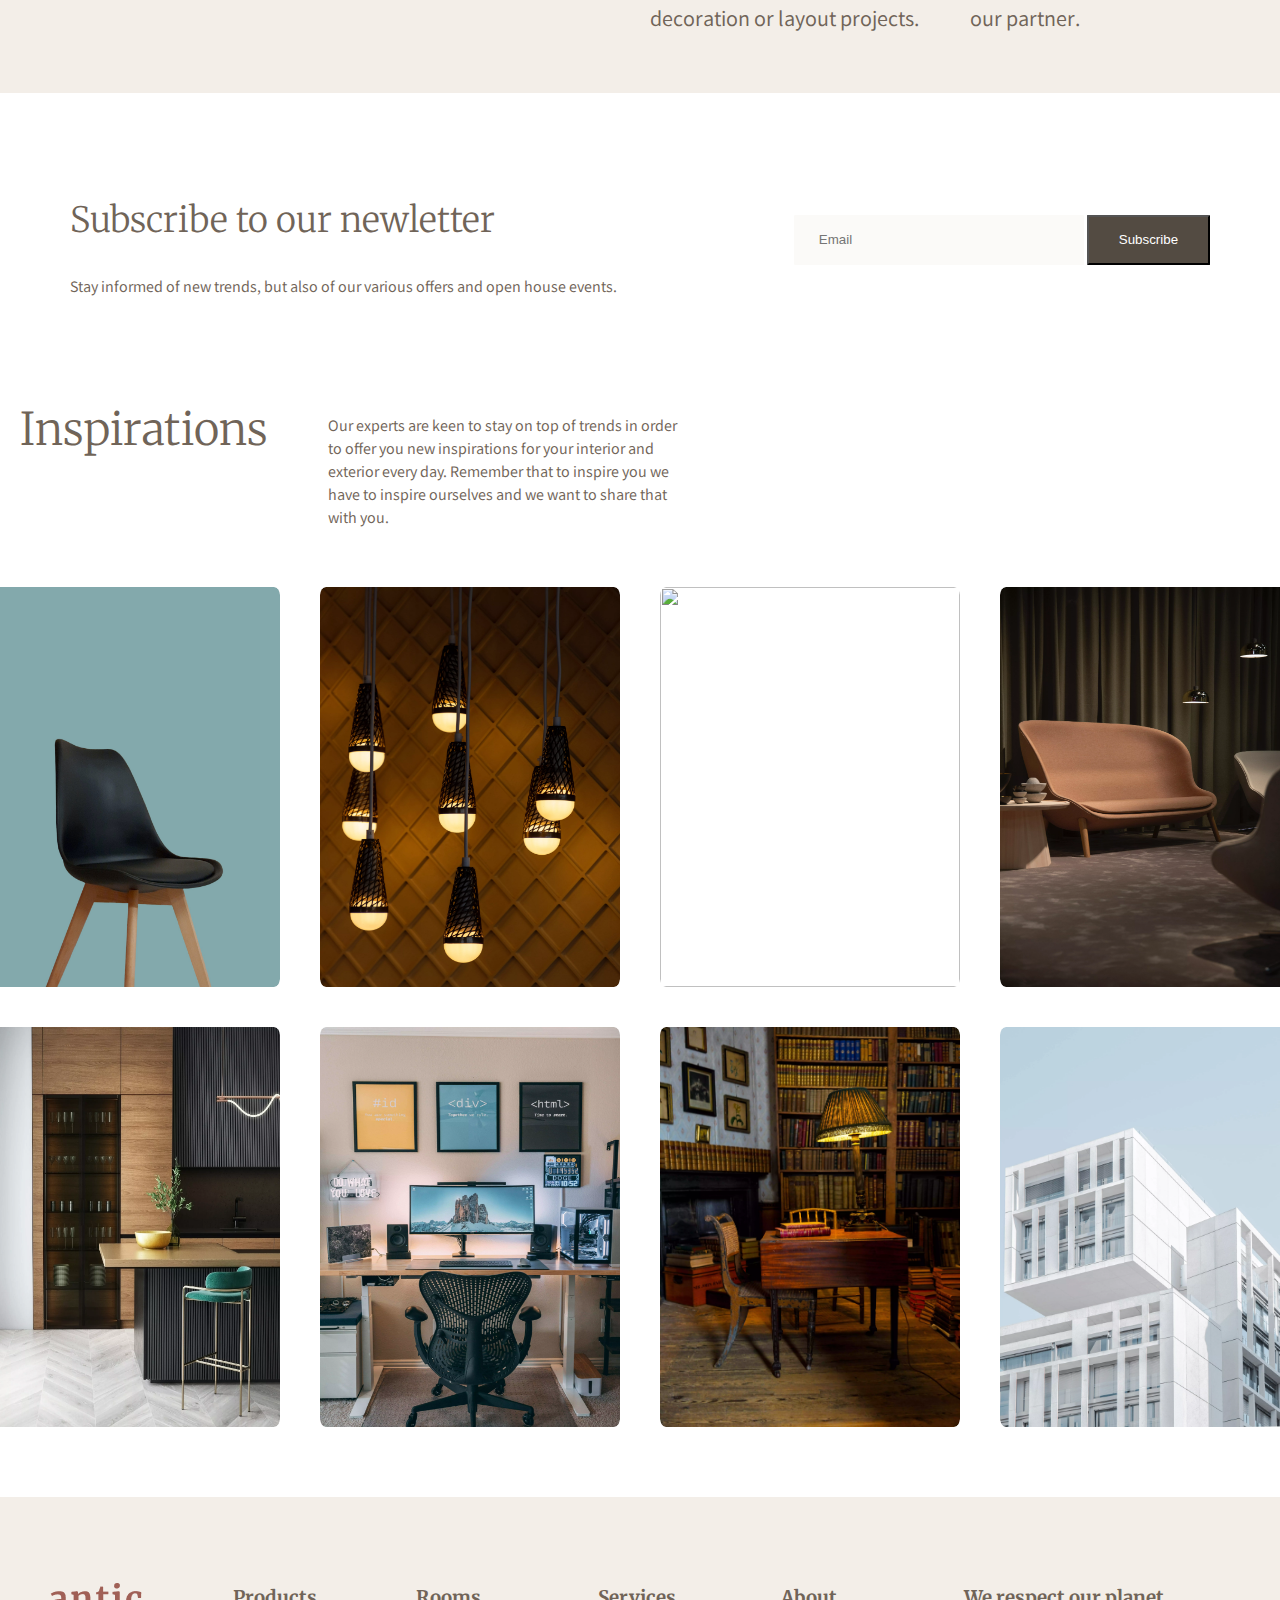
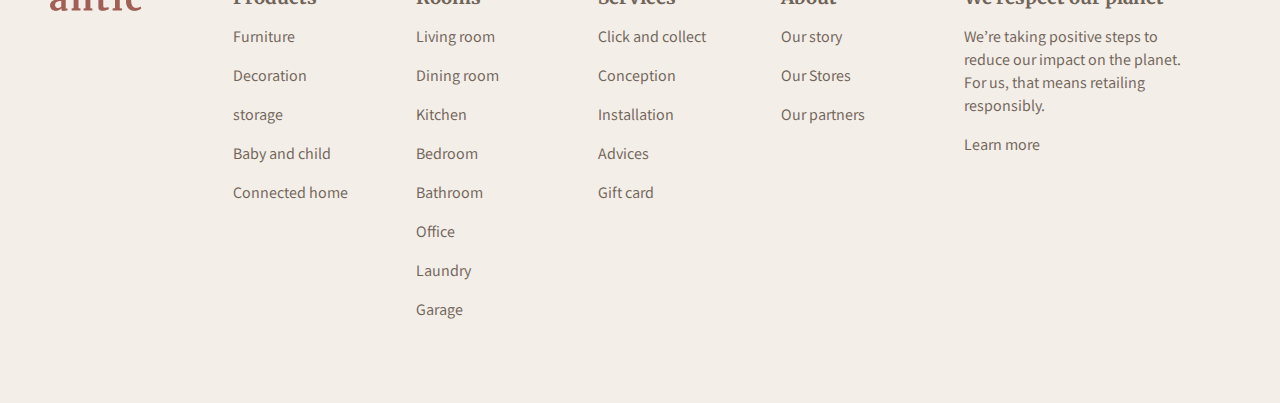
==== commit 2ffc3127: "use webp to optimize images" ====
--- a/index.html
+++ b/index.html
@@ -35,7 +35,7 @@
       <div class="img-container">
         <img
           class="hero-img"
-          src="\images\heroBackground.png"
+          src="\images\heroBackground.webp"
           alt="side logo"
         />
       </div>
@@ -125,7 +125,7 @@
             </div>
           </div>
           <div class="photo-grid-item">
-            <img src="\images\lightFixtures.jpg" />
+            <img src="\images\lightFixtures.webp" />
             <div class="black-bg">
               <h3>FIXTURES</h3>
             </div>
@@ -137,31 +137,31 @@
             </div>
           </div>
           <div class="photo-grid-item">
-            <img src="\images\moodBoards.jpg" />
+            <img src="\images\moodBoards.webp" />
             <div class="black-bg">
               <h3>AESTHETICS</h3>
             </div>
           </div>
           <div class="photo-grid-item">
-            <img src="\images\kitchen.jpg" />
+            <img src="\images\kitchen.webp" />
             <div class="black-bg">
               <h3>KITCHEN</h3>
             </div>
           </div>
           <div class="photo-grid-item">
-            <img src="\images\worksetup.jpg" />
+            <img src="\images\worksetup.webp" />
             <div class="black-bg">
               <h3>OFFICE</h3>
             </div>
           </div>
           <div class="photo-grid-item">
-            <img src="\images\studysetup.jpg" />
+            <img src="\images\studysetup.webp" />
             <div class="black-bg">
               <h3>ICONIC</h3>
             </div>
           </div>
           <div class="photo-grid-item">
-            <img src="\images\properties.jpg" />
+            <img src="\images\properties.webp" />
             <div class="black-bg">
               <h3>OPEN HOUSES</h3>
             </div>
--- a/index.css
+++ b/index.css
@@ -418,14 +418,15 @@
 
 @media only screen and (max-width: 600px) {
   .hero {
+    height: 100vh;
     color: beige;
-    background-image: url('/images/heroBackground.png');
+    background-image: url('/images/heroBackground.webp');
     background-repeat: no-repeat;
     background-size: cover;
     background-position: center;
-
-    background-opacity: 30%;
-  }
+    position: relative;
+  }
+
   .hero::before {
     content: '';
     position: absolute;
@@ -439,6 +440,7 @@
       0,
       0.6
     ); /* Change the color and opacity as needed */
+    opacity: 0.6;
   }
   .action-call {
     z-index: 1;
@@ -486,6 +488,7 @@
 
   .hero {
     padding: 0px;
+    height: 100vh;
   }
 
   .text-group h1 {
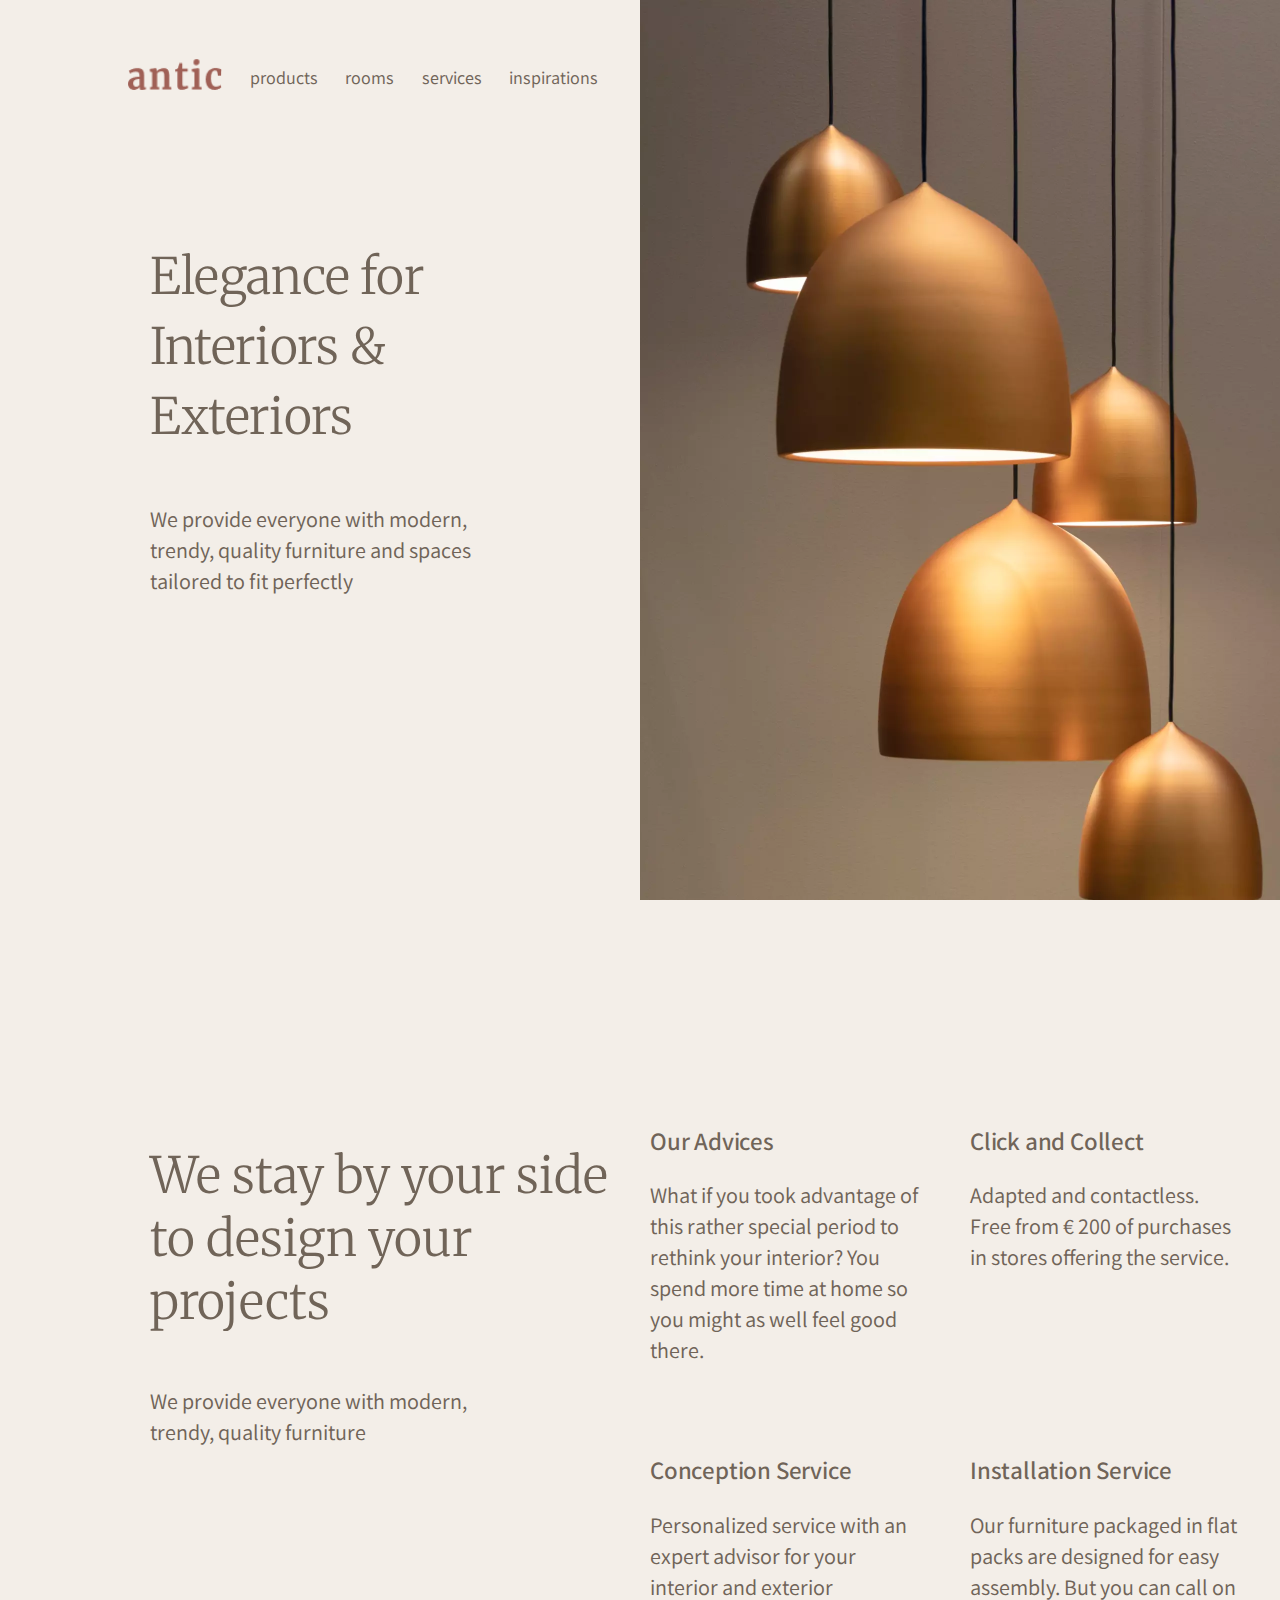
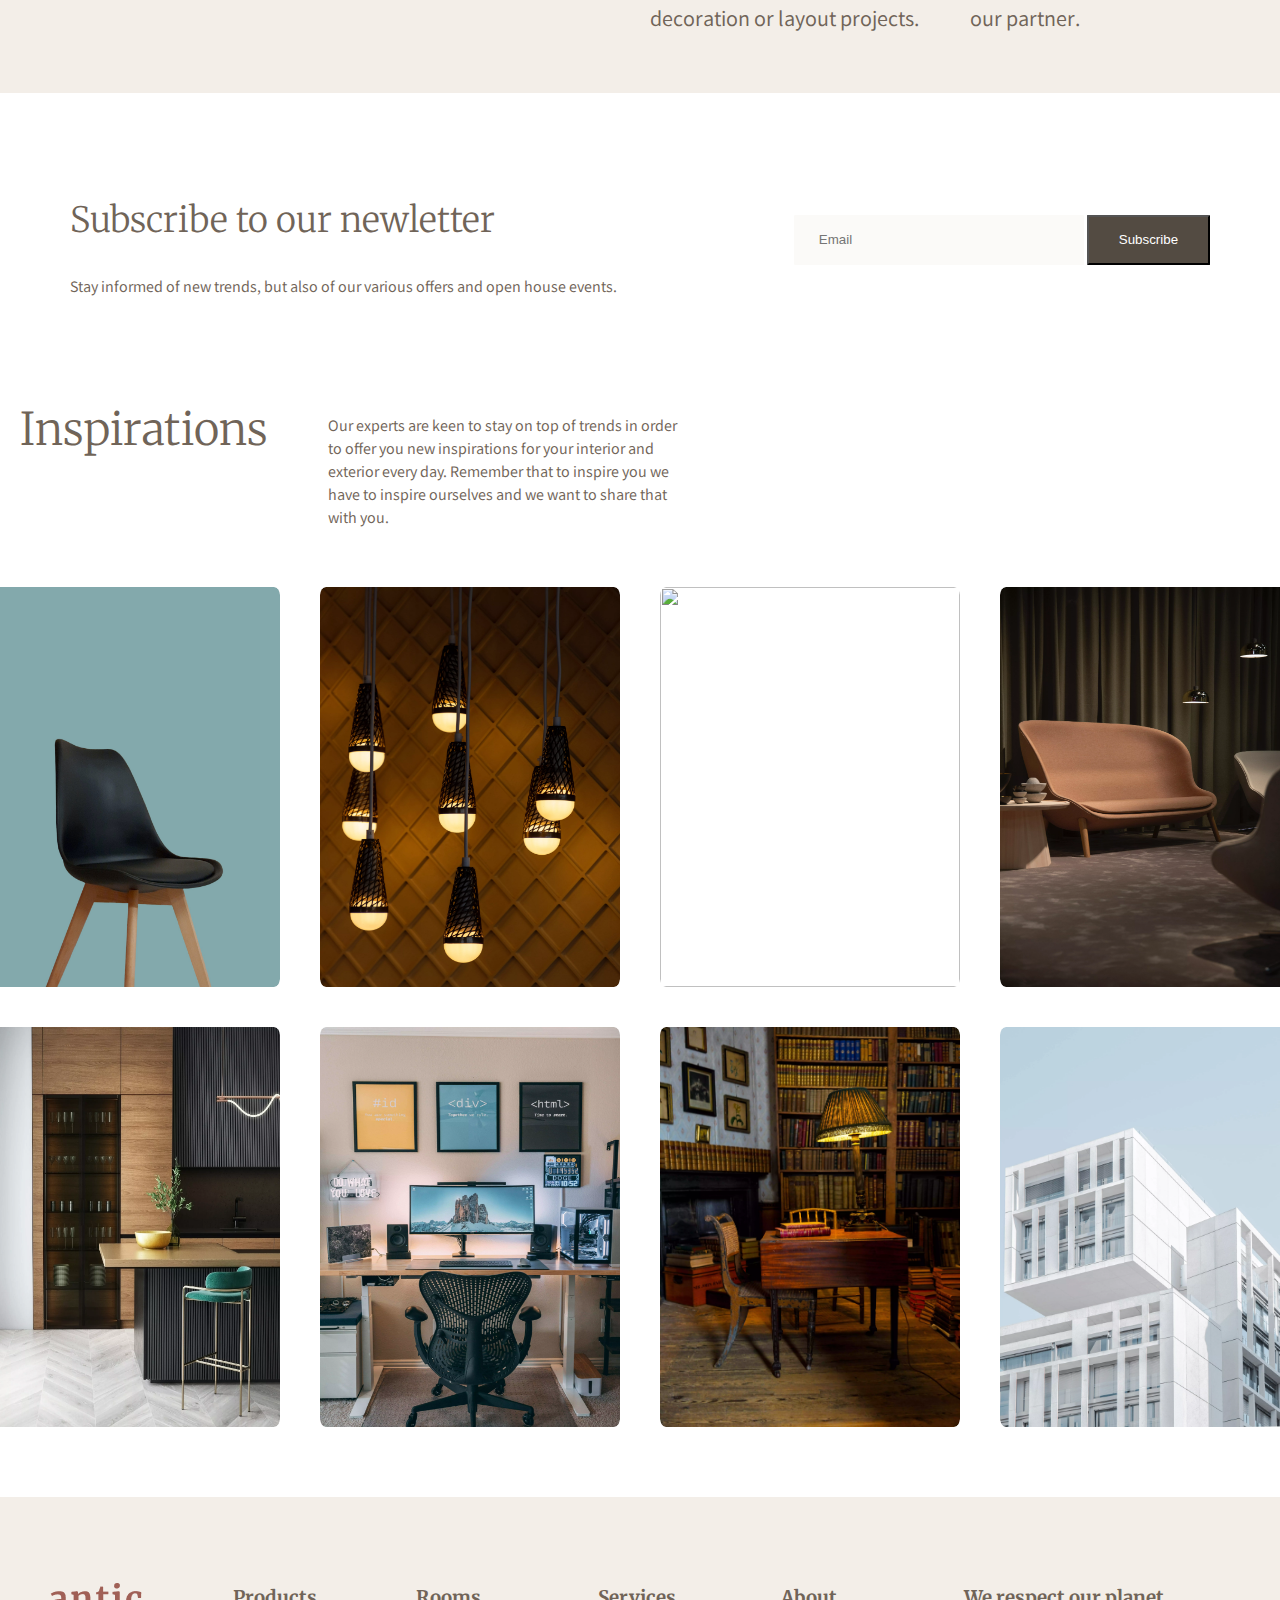
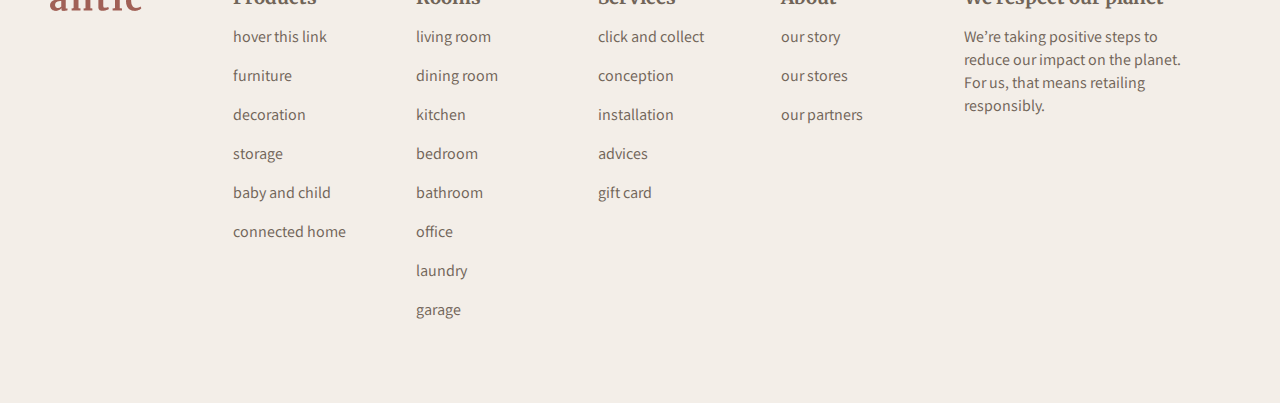
==== commit 87b77982: "hover" ====
--- a/index.html
+++ b/index.html
@@ -178,6 +178,7 @@
         </div>
         <div class="products">
           <h3>Products</h3>
+          <p>Hover this link</p>
           <p>Furniture</p>
           <p>Decoration</p>
           <p>storage</p>
@@ -211,11 +212,10 @@
         </div>
         <div class="planet">
           <h3>We respect our planet</h3>
-          <p>
+          <span>
             We’re taking positive steps to reduce our impact on the planet. For
             us, that means retailing responsibly.
-          </p>
-          <span>Learn more</span>
+          </span>
         </div>
       </div>
     </section>
--- a/index.css
+++ b/index.css
@@ -175,7 +175,7 @@
 .photo-grid-item img {
   height: 100%;
   width: 100%;
-  border-radius: 2%;
+  border-radius: inherit;
   position: absolute;
   top: 0;
   left: 0;
@@ -194,6 +194,7 @@
   background-color: #706458;
   color: white;
   opacity: 0;
+  transform: scale(0);
   align-items: center;
   justify-content: center;
   transition: opacity 0.5s ease;
@@ -204,6 +205,7 @@
 }
 .photo-grid-item:hover .black-bg {
   opacity: 0.7;
+  transform: scale(1);
 }
 
 .inspiration-desc {
@@ -237,6 +239,22 @@
 .footer-desc div {
   width: 8.4219rem;
 }
+
+.footer p,
+nav p {
+  cursor: pointer;
+  text-decoration: none;
+  transition: transform 0.4s linear;
+  text-transform: lowercase;
+}
+
+.footer p:hover,
+nav p:hover {
+  text-transform: uppercase;
+  transition: transform 0.4s linear;
+  transform: scale(1.1);
+}
+
 .footer-logo-img {
   margin-top: 15px;
 }
